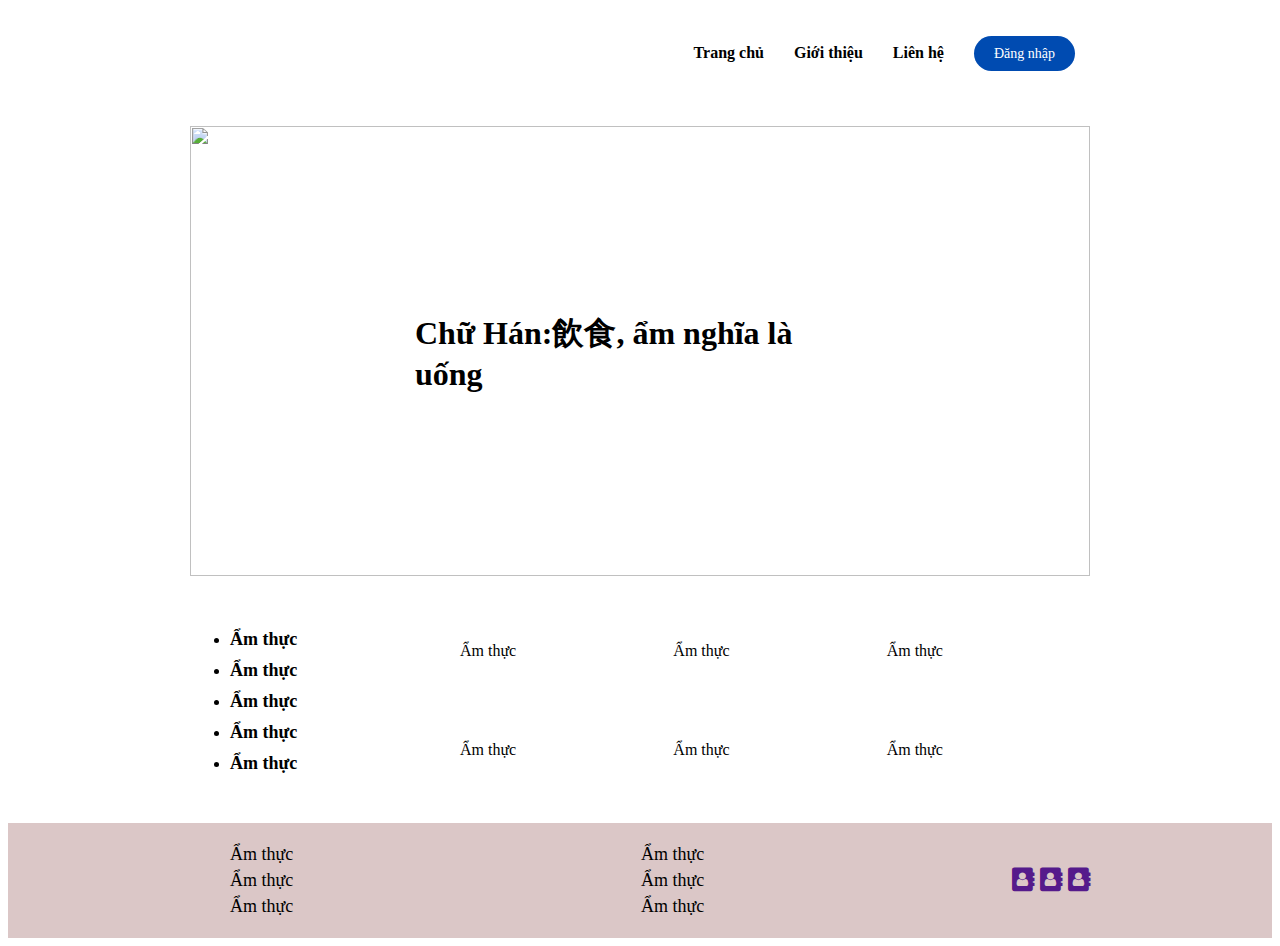
==== food/index.html @ 24c6db1e "add food" ====
<!DOCTYPE html>
<html lang="en">
<head>
    <meta charset="UTF-8">
    <meta http-equiv="X-UA-Compatible" content="IE=edge">
    <meta name="viewport" content="width=device-width, initial-scale=1.0">
    <title>Document</title>
    <link rel="stylesheet" href="./style/style.css">
    <link rel="stylesheet" href="https://cdnjs.cloudflare.com/ajax/libs/font-awesome/4.7.0/css/font-awesome.min.css">
</head>
<body>
    <header>
        <nav class="container">
            <div class="logo">
                <img src="/image/good-food.png" alt="">
            </div>
            <ul class="list-menu">
                <li>
                    <a href="./index.html">Trang chủ</a>
                </li>
                <li>
                    <a href="./introduce.html">Giới thiệu</a>
                </li>
                <li>
                    <a href="./contact.html">Liên hệ</a>
                </li>
                <li >
                    <a class="btn-login" href="">Đăng nhập</a>
                </li>
            </ul>
        </nav>
    </header>

    <section class="banner container">
        <img src="/image/H366.jpeg" alt="">
        <div class="banner-list">
            <h1> Chữ Hán:飲食, ẩm nghĩa là uống </h1>
        </div>
    </section>

    <section class="langding-page container">
        <div class="langding-page-left">
            <ul>
                <li>
                    <a href="">Ẩm thực</a>
                </li>
                <li>
                    <a href="">Ẩm thực</a>
                </li>
                <li>
                    <a href="">Ẩm thực</a>
                </li>
                <li>
                    <a href="">Ẩm thực</a>
                </li>
                <li>
                    <a href="">Ẩm thực</a>
                </li>
            </ul>
        </div>
        <div  class="langding-page-right">
            <div>
                <img src="/image/food.jpeg" alt="">
                <p>Ẩm thực</p>
            </div>
            <div>
                <img src="/image/food.jpeg" alt="">
                <p>Ẩm thực</p>
            </div>
            <div>
                <img src="/image/food.jpeg" alt="">
                <p>Ẩm thực</p>
            </div>
            <div>
                <img src="/image/food.jpeg" alt="">
                <p>Ẩm thực</p>
            </div>
            <div>
                <img src="/image/food.jpeg" alt="">
                <p>Ẩm thực</p>
            </div>
            <div>
                <img src="/image/food.jpeg" alt="">
                <p>Ẩm thực</p>
            </div>
        </div>
    </section>

    <footer>
        <div class="footer-list container">
            <ul>
                <li>
                    <a href="">Ẩm thực</a>
                </li>
                <li>
                    <a href="">Ẩm thực</a>
                </li>
                <li>
                    <a href="">Ẩm thực</a>
                </li>
            </ul>
            <ul>
                <li>
                    <a href="">Ẩm thực</a>
                </li>
                <li>
                    <a href="">Ẩm thực</a>
                </li>
                <li>
                    <a href="">Ẩm thực</a>
                </li>
            </ul>
            <div>
                <a href=""><i class="fa fa-address-book"></i></a>
                <a href=""><i class="fa fa-address-book"></i></a>
                <a href=""><i class="fa fa-address-book"></i></a>
            </div>
        </div>
    </footer>
    

</body>
</html>
---- food/style/style.css ----
.container {
    max-width: 900px;
    margin: 0 auto;
}

header > nav {
    display: flex;
    justify-content: space-between;
    align-items: center;
}

header > nav > .logo > img {
    max-width: 150px;
}

header > nav > .list-menu {
    display: flex;
}

header > nav > .list-menu li {
    margin: 0 15px;
    padding: 20px 0;
    list-style: none;
    position: relative;
}

header > nav > .list-menu li:hover:after {
    position: absolute;
    content: "";
    width: 100%;
    height: 3px;
    background-color: red;
    left: 0;
    bottom: 0;
}

header > nav > .list-menu li a {
    color: #000;
    text-decoration: none;
    font-weight: bold;
}

header > nav > .list-menu li > .btn-login {
    color: #fff;
    font-size: 14px;
    padding: 10px 20px;
    background-color: #004BB1;
    font-weight: normal;
    border-radius: 20px;
}

.banner {
    margin-top: 28px;
    position: relative;
}

.banner-list {
    position: absolute;
    top: 50%;
    left: 50%;
    transform: translate(-50%,-50%);
}

.banner > img {
    width: 100%;
    height: 50vh;
}

.langding-page {
    margin-top: 28px;
    display: grid;
    grid-template-columns: 30% 70%;
}

.langding-page-left ul li {
    line-height: 30px;
}

.langding-page-left ul li a {
    color: #000;
    text-decoration: none;
    font-size: 18px;
    font-weight: bold;
}

.langding-page-right {
    display: grid;
    grid-template-columns: 1fr 1fr 1fr;
    grid-gap: 10px;
}

.langding-page-right div img {
    width: 100%;
}

footer {
    background-color: rgb(219, 199, 199);
    margin-top: 28px;
}

.footer-list {
    display: flex;
    justify-content: space-between;
    align-items: center;
}

.footer-list > ul > li {
    list-style: none;
    margin: 5px 0;
}

.footer-list > ul > li > a {
    text-decoration: none;
    font-size: 18px;
    color: #000;
}

.footer-list > div {
    font-size: 24px;
}

.langding-page-contact p {
    font-style: italic;
    font-weight: bold;
    opacity: 0.5;
    font: 24px;
}

.langding-page-contact div {
    font-style: italic;
    font-weight: bold;
    font: 24px;
}

.langding-page-introduce p {
    font-style: italic;
    font-weight: bold;
    opacity: 0.5;
    font: 24px;
}

.langding-page-introduce > form > div > input , textarea {
    width: 100%;
    margin: 15px 0;
}

.langding-page-introduce > form > div > input {
    height: 30px;
}
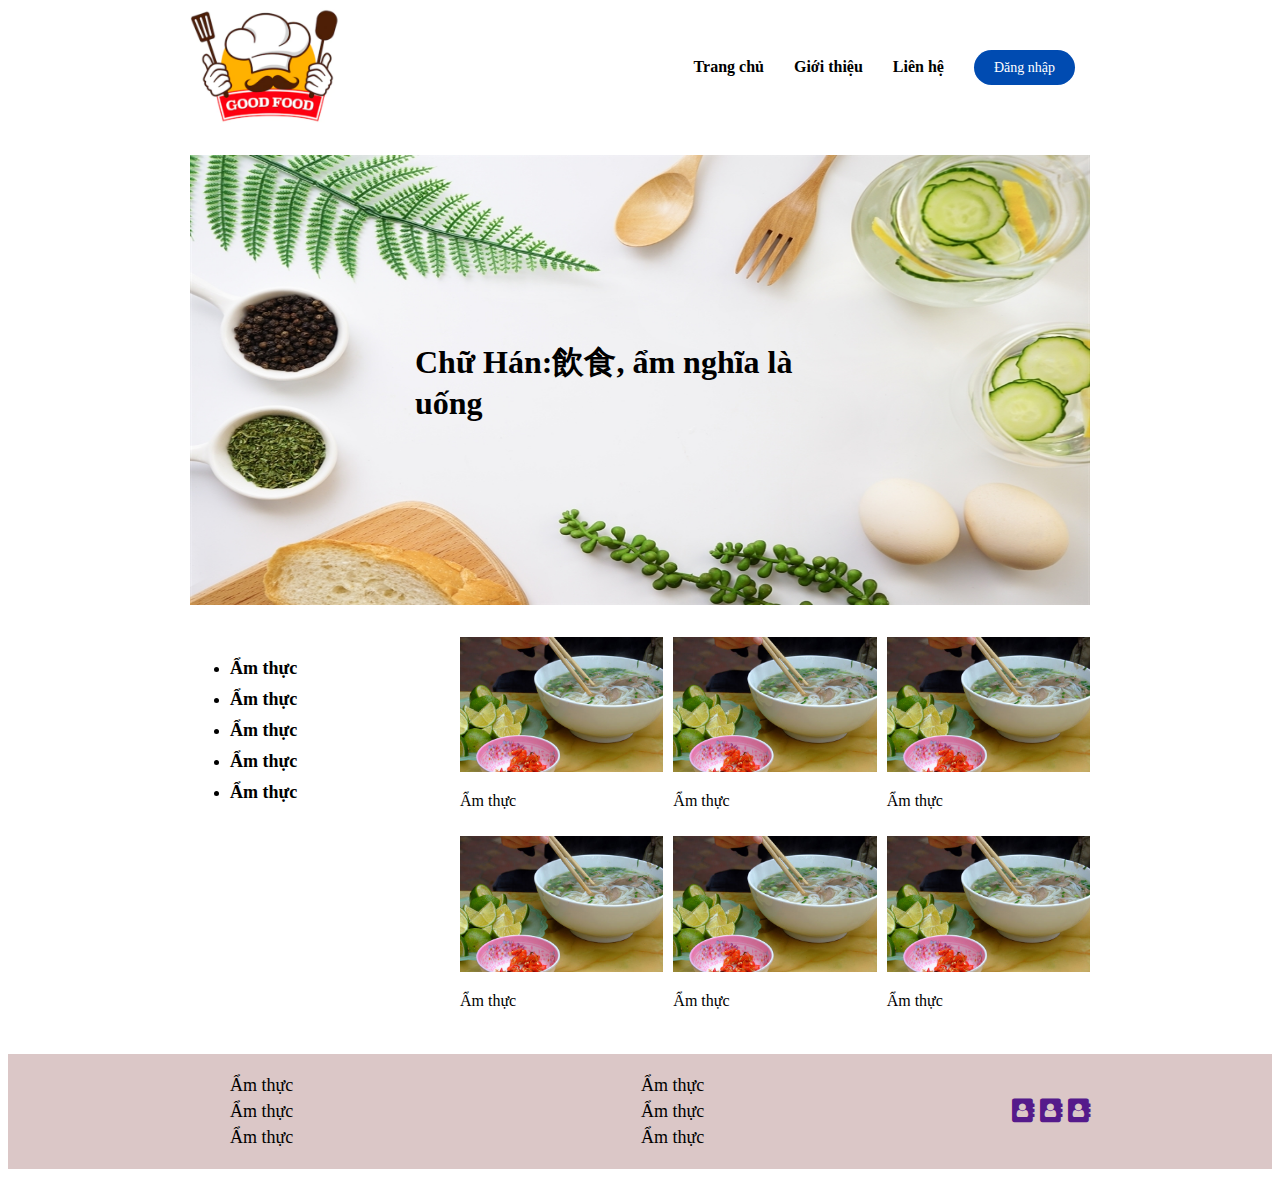
==== commit bc3c159c: "add" ====
--- a/food/index.html
+++ b/food/index.html
@@ -12,7 +12,7 @@
     <header>
         <nav class="container">
             <div class="logo">
-                <img src="/image/good-food.png" alt="">
+                <img src="image/good-food.png" alt="">
             </div>
             <ul class="list-menu">
                 <li>
@@ -32,7 +32,7 @@
     </header>
 
     <section class="banner container">
-        <img src="/image/H366.jpeg" alt="">
+        <img src="image/H366.jpeg" alt="">
         <div class="banner-list">
             <h1> Chữ Hán:飲食, ẩm nghĩa là uống </h1>
         </div>
@@ -60,27 +60,27 @@
         </div>
         <div  class="langding-page-right">
             <div>
-                <img src="/image/food.jpeg" alt="">
+                <img src="image/food.jpeg" alt="">
                 <p>Ẩm thực</p>
             </div>
             <div>
-                <img src="/image/food.jpeg" alt="">
+                <img src="image/food.jpeg" alt="">
                 <p>Ẩm thực</p>
             </div>
             <div>
-                <img src="/image/food.jpeg" alt="">
+                <img src="image/food.jpeg" alt="">
                 <p>Ẩm thực</p>
             </div>
             <div>
-                <img src="/image/food.jpeg" alt="">
+                <img src="image/food.jpeg" alt="">
                 <p>Ẩm thực</p>
             </div>
             <div>
-                <img src="/image/food.jpeg" alt="">
+                <img src="image/food.jpeg" alt="">
                 <p>Ẩm thực</p>
             </div>
             <div>
-                <img src="/image/food.jpeg" alt="">
+                <img src="image/food.jpeg" alt="">
                 <p>Ẩm thực</p>
             </div>
         </div>
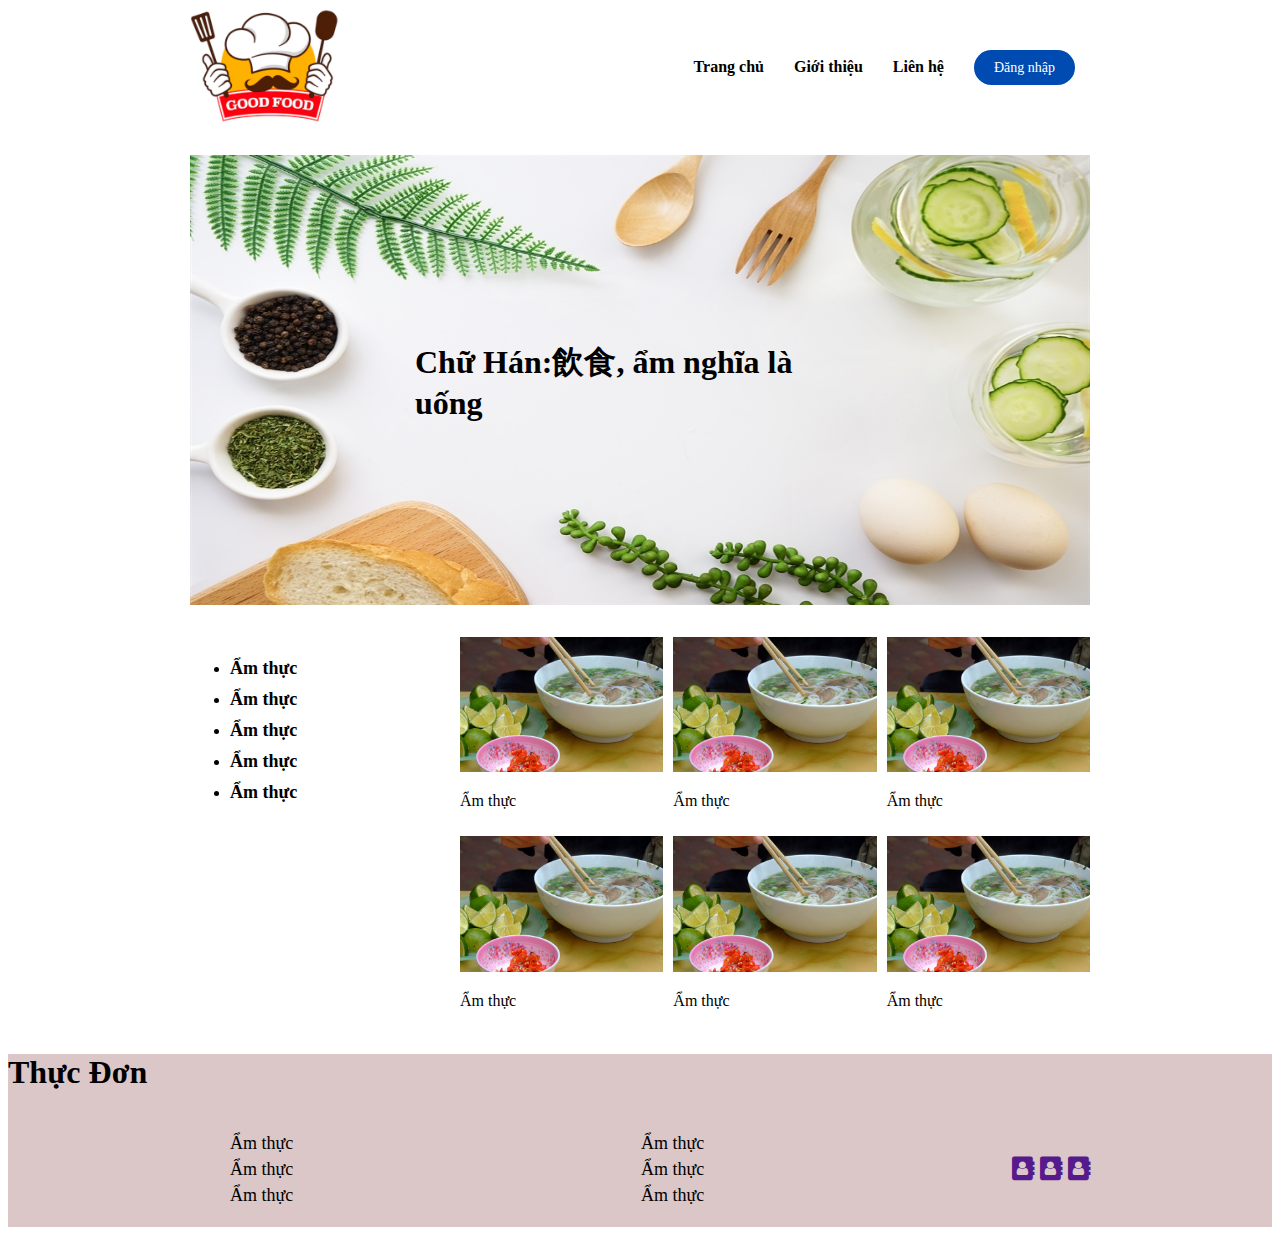
==== commit 0c41f39b: "fix" ====
--- a/food/index.html
+++ b/food/index.html
@@ -19,10 +19,10 @@
                     <a href="./index.html">Trang chủ</a>
                 </li>
                 <li>
-                    <a href="./introduce.html">Giới thiệu</a>
+                    <a href="./contact.html">Giới thiệu</a>
                 </li>
                 <li>
-                    <a href="./contact.html">Liên hệ</a>
+                    <a href="./introduce.html">Liên hệ</a>
                 </li>
                 <li >
                     <a class="btn-login" href="">Đăng nhập</a>
@@ -87,6 +87,7 @@
     </section>
 
     <footer>
+        <h1>Thực Đơn</h1>
         <div class="footer-list container">
             <ul>
                 <li>
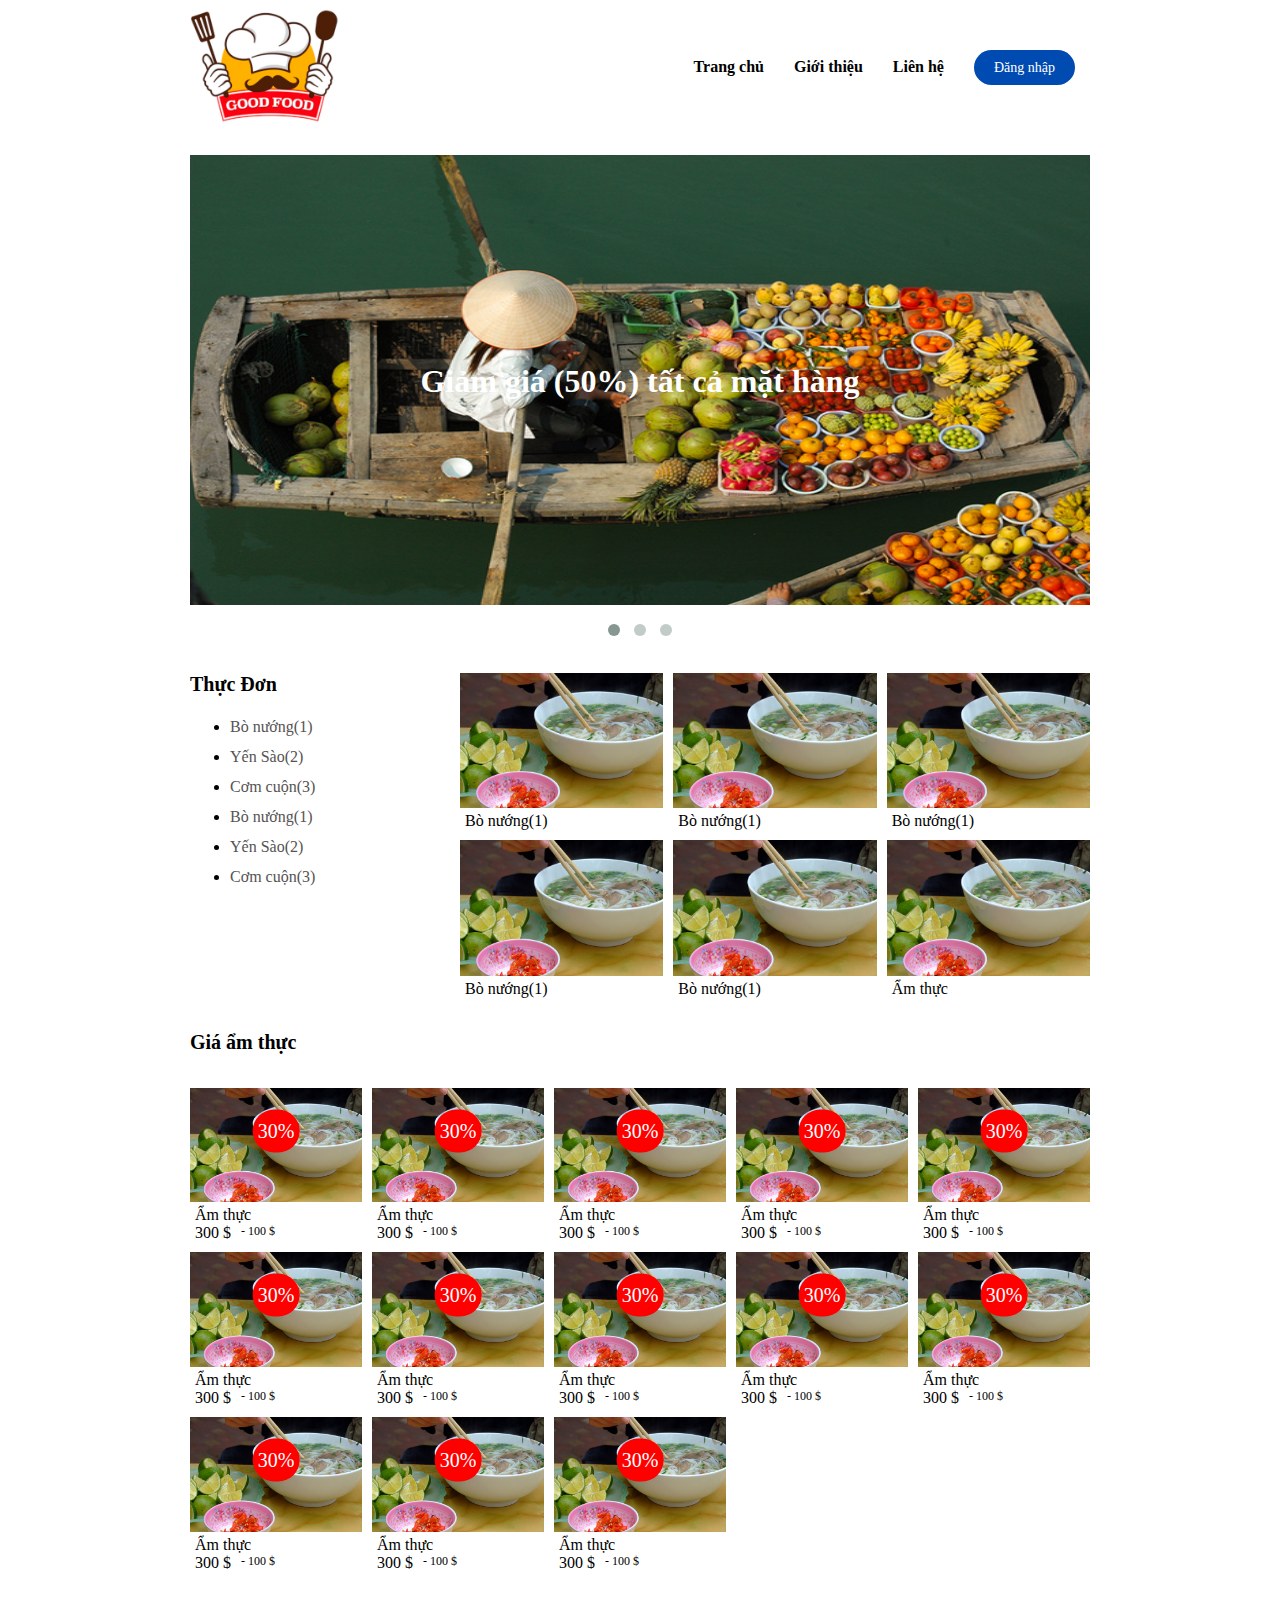
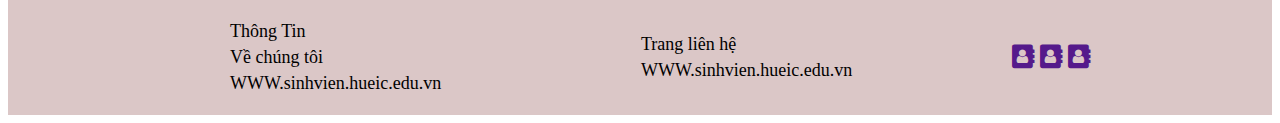
==== commit b3a2ab03: "add" ====
--- a/food/index.html
+++ b/food/index.html
@@ -6,7 +6,13 @@
     <meta name="viewport" content="width=device-width, initial-scale=1.0">
     <title>Document</title>
     <link rel="stylesheet" href="./style/style.css">
+    <link rel="stylesheet" href="./style/owl.carousel.css">
+    <link rel="stylesheet" href="./style/owl.theme.css">
     <link rel="stylesheet" href="https://cdnjs.cloudflare.com/ajax/libs/font-awesome/4.7.0/css/font-awesome.min.css">
+    <script src="https://ajax.googleapis.com/ajax/libs/jquery/3.6.0/jquery.min.js"></script>
+    <script src="./js/owl.carousel.js"></script>
+    <script src="./js/owl.carousel.min.js"></script>
+    <script src="./js/pluss.js"></script>
 </head>
 <body>
     <header>
@@ -32,52 +38,72 @@
     </header>
 
     <section class="banner container">
-        <img src="image/H366.jpeg" alt="">
-        <div class="banner-list">
-            <h1> Chữ Hán:飲食, ẩm nghĩa là uống </h1>
+        <div class="owl-carousel owl-theme">
+            <div class="item">
+                <img class="img-banner" src="image/1.jpeg" alt="">
+                <div class="banner-list">
+                    <h1> Giảm giá (50%) tất cả mặt hàng</h1>
+                </div>
+            </div>
+            <div class="item">
+                <img class="img-banner" src="image/2.webp" alt="">
+                <div class="banner-list">
+                    <h1> Giảm giá (50%) tất cả mặt hàng</h1>
+                </div>
+            </div>
+            <div class="item">
+                <img class="img-banner" src="image/3.jpeg" alt="">
+                <div class="banner-list">
+                    <h1> Giảm giá (50%) tất cả mặt hàng</h1>
+                </div>
+            </div>
         </div>
     </section>
 
     <section class="langding-page container">
         <div class="langding-page-left">
+            <div class="langding-page-subtitle">Thực Đơn</div>
             <ul>
                 <li>
-                    <a href="">Ẩm thực</a>
-                </li>
-                <li>
-                    <a href="">Ẩm thực</a>
-                </li>
-                <li>
-                    <a href="">Ẩm thực</a>
-                </li>
-                <li>
-                    <a href="">Ẩm thực</a>
-                </li>
-                <li>
-                    <a href="">Ẩm thực</a>
+                    <a href="">Bò nướng(1)</a>
+                </li>
+                <li>
+                    <a href="">Yến Sào(2)</a>
+                </li>
+                <li>
+                    <a href="">Cơm cuộn(3)</a>
+                </li>
+                <li>
+                    <a href="">Bò nướng(1)</a>
+                </li>
+                <li>
+                    <a href="">Yến Sào(2)</a>
+                </li>
+                <li>
+                    <a href="">Cơm cuộn(3)</a>
                 </li>
             </ul>
         </div>
         <div  class="langding-page-right">
             <div>
                 <img src="image/food.jpeg" alt="">
-                <p>Ẩm thực</p>
-            </div>
-            <div>
-                <img src="image/food.jpeg" alt="">
-                <p>Ẩm thực</p>
-            </div>
-            <div>
-                <img src="image/food.jpeg" alt="">
-                <p>Ẩm thực</p>
-            </div>
-            <div>
-                <img src="image/food.jpeg" alt="">
-                <p>Ẩm thực</p>
-            </div>
-            <div>
-                <img src="image/food.jpeg" alt="">
-                <p>Ẩm thực</p>
+                <p>Bò nướng(1)</p>
+            </div>
+            <div>
+                <img src="image/food.jpeg" alt="">
+                <p>Bò nướng(1)</p>
+            </div>
+            <div>
+                <img src="image/food.jpeg" alt="">
+                <p>Bò nướng(1)</p>
+            </div>
+            <div>
+                <img src="image/food.jpeg" alt="">
+                <p>Bò nướng(1)</p>
+            </div>
+            <div>
+                <img src="image/food.jpeg" alt="">
+                <p>Bò nướng(1)</p>
             </div>
             <div>
                 <img src="image/food.jpeg" alt="">
@@ -86,29 +112,174 @@
         </div>
     </section>
 
+    <section class="container">
+        <h5 class="langding-page-subtitle">Giá ẩm thực</h5>
+        <div class="langding-page-bot">
+            <div class="list-lang">
+                <img  src="image/food.jpeg" alt="">
+                <p>Ẩm thực</p>
+                <div class="lang-list-money">
+                    <p>300 $</p>
+                    <span>- 100 $</span>
+                </div>
+                <div class="list-lang-lost">
+                    30%
+                </div>
+            </div>
+            <div class="list-lang">
+                <img  src="image/food.jpeg" alt="">
+                <p>Ẩm thực</p>
+                <div class="lang-list-money">
+                    <p>300 $</p>
+                    <span>- 100 $</span>
+                </div>
+                <div class="list-lang-lost">
+                    30%
+                </div>
+            </div>
+            <div class="list-lang">
+                <img  src="image/food.jpeg" alt="">
+                <p>Ẩm thực</p>
+                <div class="lang-list-money">
+                    <p>300 $</p>
+                    <span>- 100 $</span>
+                </div>
+                <div class="list-lang-lost">
+                    30%
+                </div>
+            </div>
+            <div class="list-lang">
+                <img  src="image/food.jpeg" alt="">
+                <p>Ẩm thực</p>
+                <div class="lang-list-money">
+                    <p>300 $</p>
+                    <span>- 100 $</span>
+                </div>
+                <div class="list-lang-lost">
+                    30%
+                </div>
+            </div>
+            <div class="list-lang">
+                <img  src="image/food.jpeg" alt="">
+                <p>Ẩm thực</p>
+                <div class="lang-list-money">
+                    <p>300 $</p>
+                    <span>- 100 $</span>
+                </div>
+                <div class="list-lang-lost">
+                    30%
+                </div>
+            </div>
+            <div class="list-lang">
+                <img  src="image/food.jpeg" alt="">
+                <p>Ẩm thực</p>
+                <div class="lang-list-money">
+                    <p>300 $</p>
+                    <span>- 100 $</span>
+                </div>
+                <div class="list-lang-lost">
+                    30%
+                </div>
+            </div>
+            <div class="list-lang">
+                <img  src="image/food.jpeg" alt="">
+                <p>Ẩm thực</p>
+                <div class="lang-list-money">
+                    <p>300 $</p>
+                    <span>- 100 $</span>
+                </div>
+                <div class="list-lang-lost">
+                    30%
+                </div>
+            </div>
+            <div class="list-lang">
+                <img  src="image/food.jpeg" alt="">
+                <p>Ẩm thực</p>
+                <div class="lang-list-money">
+                    <p>300 $</p>
+                    <span>- 100 $</span>
+                </div>
+                <div class="list-lang-lost">
+                    30%
+                </div>
+            </div>
+            <div class="list-lang">
+                <img  src="image/food.jpeg" alt="">
+                <p>Ẩm thực</p>
+                <div class="lang-list-money">
+                    <p>300 $</p>
+                    <span>- 100 $</span>
+                </div>
+                <div class="list-lang-lost">
+                    30%
+                </div>
+            </div>
+            <div class="list-lang">
+                <img  src="image/food.jpeg" alt="">
+                <p>Ẩm thực</p>
+                <div class="lang-list-money">
+                    <p>300 $</p>
+                    <span>- 100 $</span>
+                </div>
+                <div class="list-lang-lost">
+                    30%
+                </div>
+            </div>
+            <div class="list-lang">
+                <img  src="image/food.jpeg" alt="">
+                <p>Ẩm thực</p>
+                <div class="lang-list-money">
+                    <p>300 $</p>
+                    <span>- 100 $</span>
+                </div>
+                <div class="list-lang-lost">
+                    30%
+                </div>
+            </div>
+            <div class="list-lang">
+                <img  src="image/food.jpeg" alt="">
+                <p>Ẩm thực</p>
+                <div class="lang-list-money">
+                    <p>300 $</p>
+                    <span>- 100 $</span>
+                </div>
+                <div class="list-lang-lost">
+                    30%
+                </div>
+            </div>
+            <div class="list-lang">
+                <img  src="image/food.jpeg" alt="">
+                <p>Ẩm thực</p>
+                <div class="lang-list-money">
+                    <p>300 $</p>
+                    <span>- 100 $</span>
+                </div>
+                <div class="list-lang-lost">
+                    30%
+                </div>
+            </div>
+        </div>
+    </section>
+       
     <footer>
-        <h1>Thực Đơn</h1>
         <div class="footer-list container">
             <ul>
                 <li>
-                    <a href="">Ẩm thực</a>
-                </li>
-                <li>
-                    <a href="">Ẩm thực</a>
-                </li>
-                <li>
-                    <a href="">Ẩm thực</a>
+                    <a href="">Thông Tin</a>
+                </li>
+                <li>
+                    <a href="">Về chúng tôi</a>
+                </li>
+                <li>
+                    <a href="">WWW.sinhvien.hueic.edu.vn</a>
                 </li>
             </ul>
             <ul>
                 <li>
-                    <a href="">Ẩm thực</a>
-                </li>
-                <li>
-                    <a href="">Ẩm thực</a>
-                </li>
-                <li>
-                    <a href="">Ẩm thực</a>
+                    <a href="">Trang liên hệ</a>
+                </li>
+                <li>
+                    <a href="">WWW.sinhvien.hueic.edu.vn</a>
                 </li>
             </ul>
             <div>
@@ -118,7 +289,5 @@
             </div>
         </div>
     </footer>
-    
-
 </body>
 </html>--- a/food/style/style.css
+++ b/food/style/style.css
@@ -61,6 +61,10 @@
     transform: translate(-50%,-50%);
 }
 
+.banner-list h1 {
+    color: #fff;
+}
+
 .banner > img {
     width: 100%;
     height: 50vh;
@@ -70,6 +74,7 @@
     margin-top: 28px;
     display: grid;
     grid-template-columns: 30% 70%;
+    align-items: flex-start;
 }
 
 .langding-page-left ul li {
@@ -77,10 +82,10 @@
 }
 
 .langding-page-left ul li a {
-    color: #000;
+    color: rgb(85, 83, 83);
     text-decoration: none;
-    font-size: 18px;
-    font-weight: bold;
+    font-size: 16px;
+    font-weight: normal;
 }
 
 .langding-page-right {
@@ -146,4 +151,63 @@
 
 .langding-page-introduce > form > div > input {
     height: 30px;
+}
+
+.langding-page-subtitle {
+    font-weight: bold;
+    font-size: 20px;
+}
+
+.img-banner {
+    height: 50vh;
+    width: 100%;
+}
+
+input {
+    width: 100%;
+    height: 30px;
+}
+
+.form-introduce {
+    display: grid;
+    grid-template-columns: auto auto;
+    grid-gap: 50px;
+}
+
+.langding-page-bot {
+    display: grid;
+    grid-template-columns: 1fr 1fr 1fr 1fr 1fr;
+    grid-gap: 10px;
+}
+
+img {
+    width: 100%;
+}
+
+.list-lang {
+    position: relative;
+}
+
+.list-lang-lost {
+    position: absolute;
+    top: 0;
+    left: 50%;
+    transform: translate(-50%,50%);
+    color: #fff;
+    font-size: 20px;
+    background-color: red;
+    border-radius: 50px;
+    padding: 10px 5px;
+}
+
+.lang-list-money {
+    display: flex;
+}
+
+.lang-list-money span , p {
+    margin: 0 5px;
+}
+
+.lang-list-money span  {
+    font-size: 12px;
 }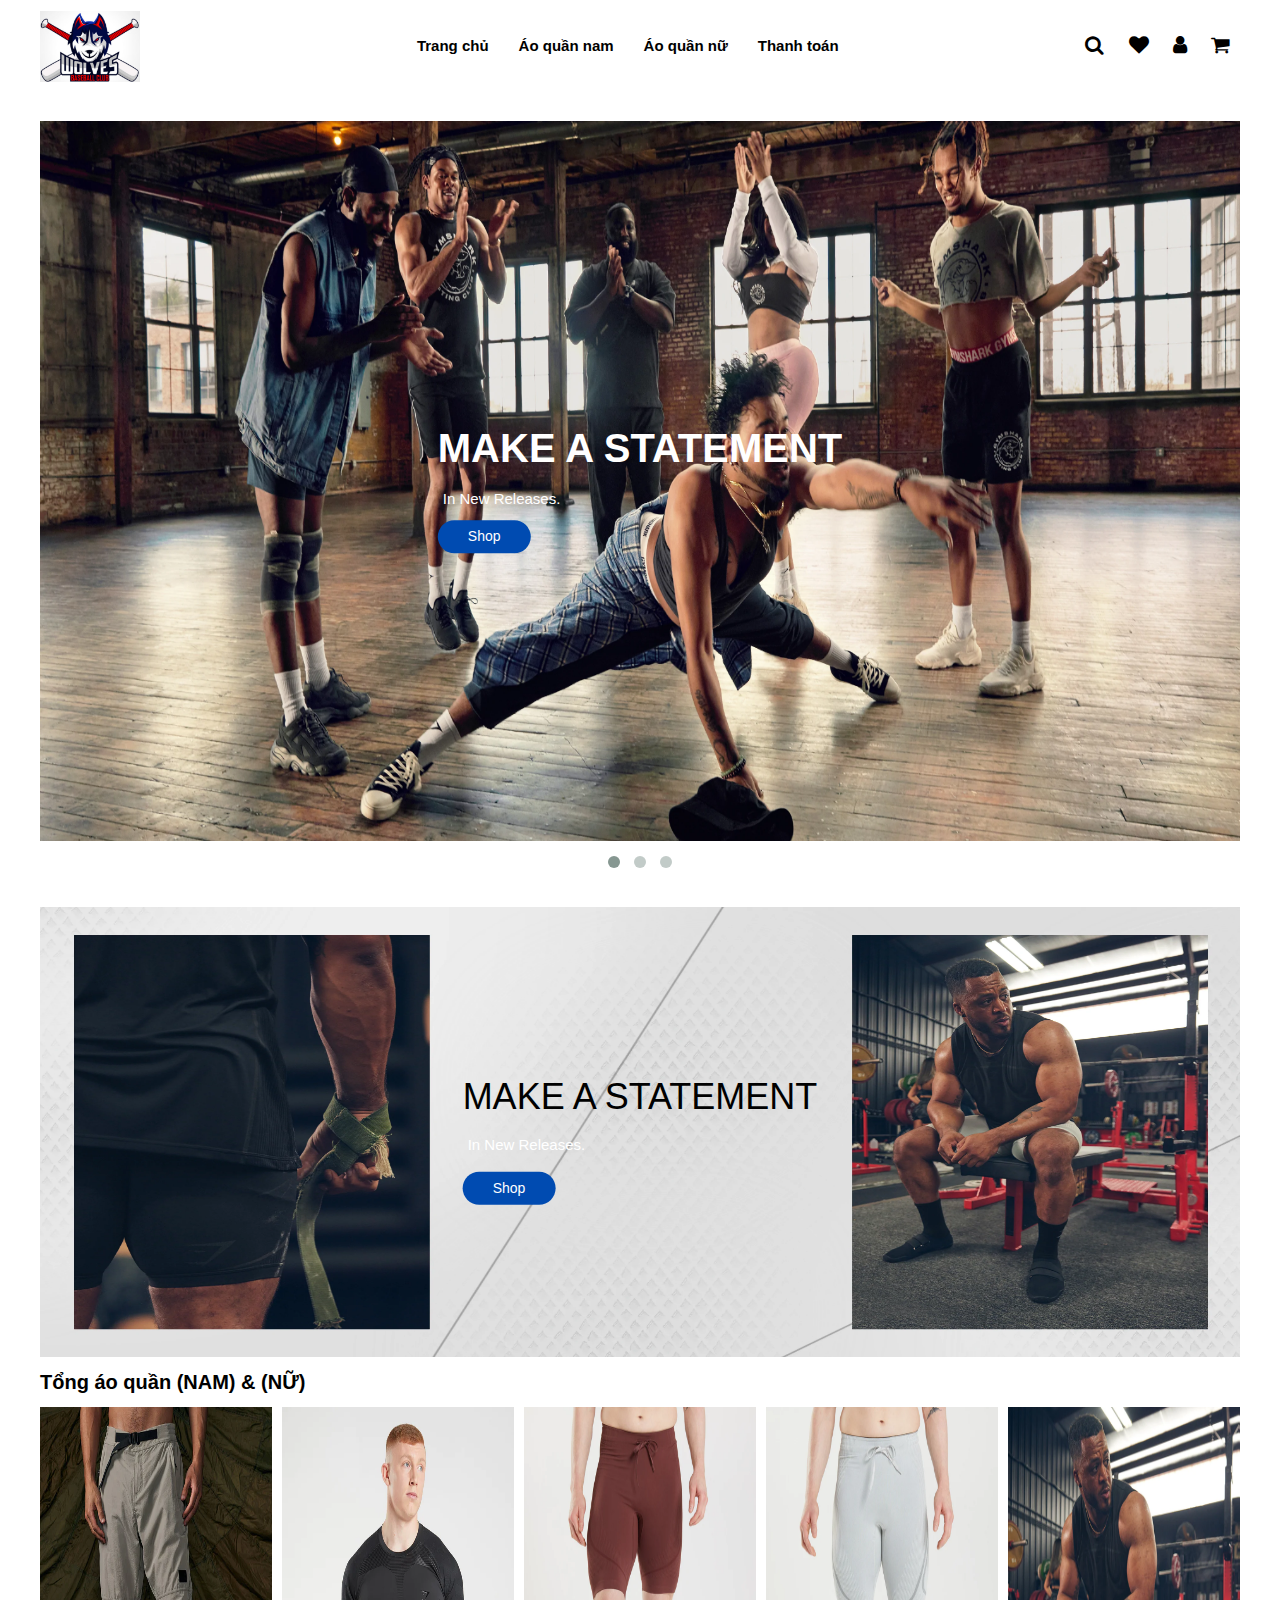
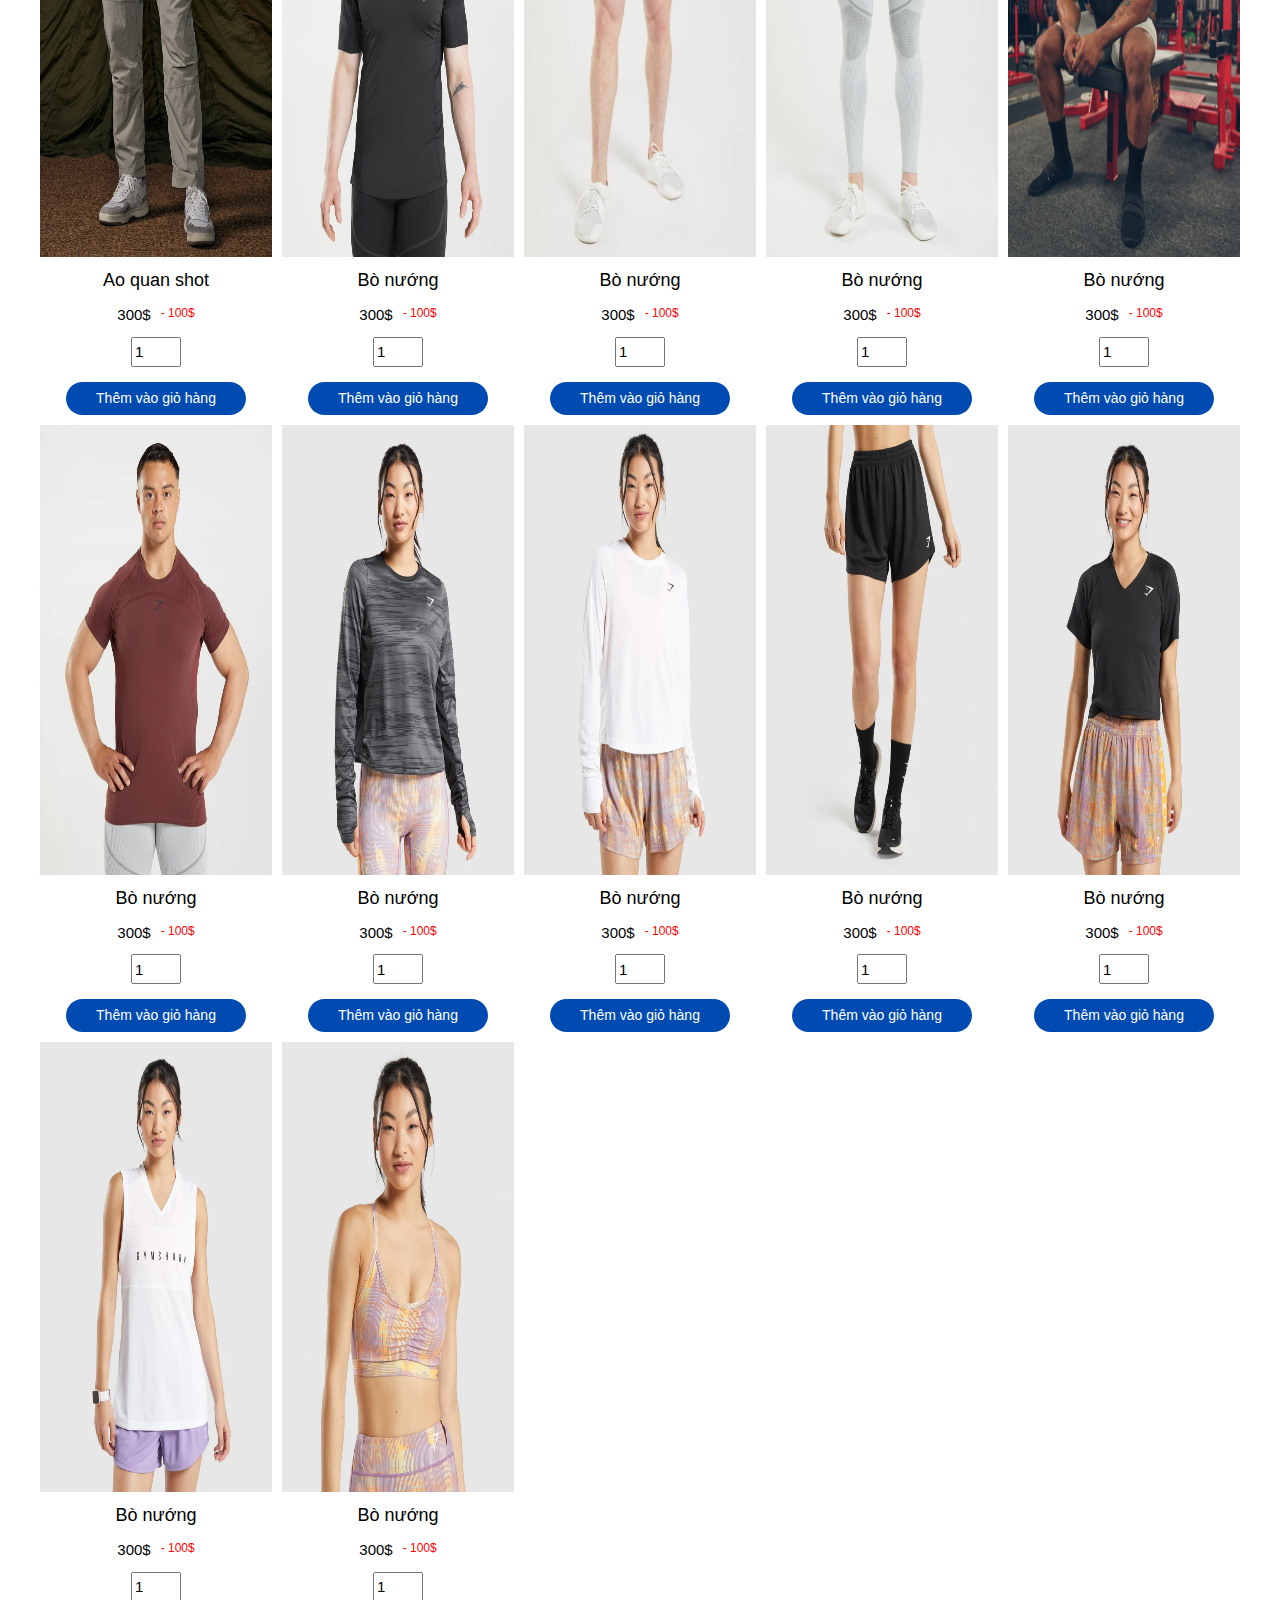
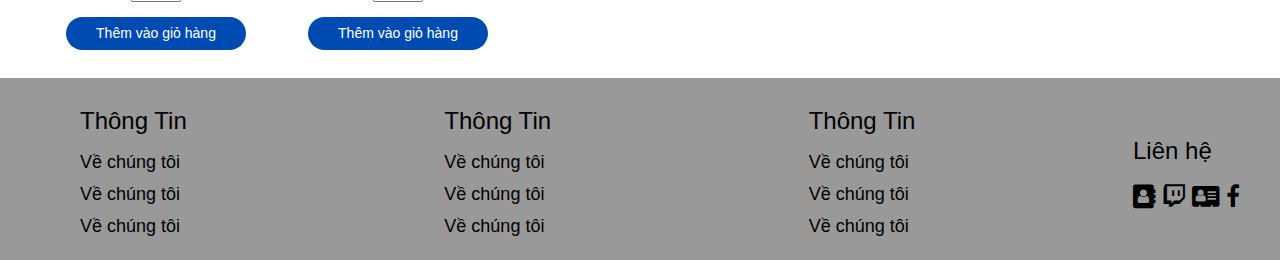
==== commit 2fa6c76c: "add" ====
--- a/food/index.html
+++ b/food/index.html
@@ -10,6 +10,7 @@
     <link rel="stylesheet" href="./style/owl.theme.css">
     <link rel="stylesheet" href="https://cdnjs.cloudflare.com/ajax/libs/font-awesome/4.7.0/css/font-awesome.min.css">
     <script src="https://ajax.googleapis.com/ajax/libs/jquery/3.6.0/jquery.min.js"></script>
+    <link rel="stylesheet" href="https://www.w3schools.com/w3css/4/w3.css">
     <script src="./js/owl.carousel.js"></script>
     <script src="./js/owl.carousel.min.js"></script>
     <script src="./js/pluss.js"></script>
@@ -18,245 +19,202 @@
     <header>
         <nav class="container">
             <div class="logo">
-                <img src="image/good-food.png" alt="">
+                <img src="image/logo.png" alt="">
             </div>
             <ul class="list-menu">
                 <li>
                     <a href="./index.html">Trang chủ</a>
                 </li>
                 <li>
-                    <a href="./contact.html">Giới thiệu</a>
-                </li>
-                <li>
-                    <a href="./introduce.html">Liên hệ</a>
-                </li>
-                <li >
-                    <a class="btn-login" href="">Đăng nhập</a>
-                </li>
-            </ul>
+                    <a href="./ment.html">Áo quần nam</a>
+                </li>
+                <li>
+                    <a href="./woment.html">Áo quần nữ</a>
+                </li>
+                <li>
+                    <a href="./cart.html">Thanh toán</a>
+                </li>
+            </ul>
+            <div class="list-icon">
+                <i class="fa fa-search"></i>
+                <i class="fa fa-heart"></i>
+                <i class="fa fa-user"></i>
+                <i class="fa fa-shopping-cart"></i>
+            </div>
         </nav>
     </header>
 
     <section class="banner container">
         <div class="owl-carousel owl-theme">
             <div class="item">
-                <img class="img-banner" src="image/1.jpeg" alt="">
+                <img class="img-banner" src="image/baner1.webp" alt="">
                 <div class="banner-list">
-                    <h1> Giảm giá (50%) tất cả mặt hàng</h1>
+                    <h1>MAKE A STATEMENT</h1>
+                    <p>In New Releases.</p>
+                    <button class="btn-login">Shop</button>
                 </div>
             </div>
             <div class="item">
-                <img class="img-banner" src="image/2.webp" alt="">
+                <img class="img-banner" src="image/baner2.webp" alt="">
                 <div class="banner-list">
-                    <h1> Giảm giá (50%) tất cả mặt hàng</h1>
+                    <h1> MAKE A STATEMENT</h1>
+                    <p>In New Releases.</p>
+                    <button class="btn-login">Shop</button>
                 </div>
             </div>
             <div class="item">
-                <img class="img-banner" src="image/3.jpeg" alt="">
+                <img class="img-banner" src="image/banner1.jpeg" alt="">
                 <div class="banner-list">
-                    <h1> Giảm giá (50%) tất cả mặt hàng</h1>
+                    <h1> MAKE A STATEMENT</h1>
+                    <p>In New Releases.</p>
+                    <button class="btn-login">Shop</button>
                 </div>
             </div>
         </div>
     </section>
 
-    <section class="langding-page container">
-        <div class="langding-page-left">
-            <div class="langding-page-subtitle">Thực Đơn</div>
-            <ul>
-                <li>
-                    <a href="">Bò nướng(1)</a>
-                </li>
-                <li>
-                    <a href="">Yến Sào(2)</a>
-                </li>
-                <li>
-                    <a href="">Cơm cuộn(3)</a>
-                </li>
-                <li>
-                    <a href="">Bò nướng(1)</a>
-                </li>
-                <li>
-                    <a href="">Yến Sào(2)</a>
-                </li>
-                <li>
-                    <a href="">Cơm cuộn(3)</a>
-                </li>
-            </ul>
-        </div>
-        <div  class="langding-page-right">
-            <div>
-                <img src="image/food.jpeg" alt="">
-                <p>Bò nướng(1)</p>
-            </div>
-            <div>
-                <img src="image/food.jpeg" alt="">
-                <p>Bò nướng(1)</p>
-            </div>
-            <div>
-                <img src="image/food.jpeg" alt="">
-                <p>Bò nướng(1)</p>
-            </div>
-            <div>
-                <img src="image/food.jpeg" alt="">
-                <p>Bò nướng(1)</p>
-            </div>
-            <div>
-                <img src="image/food.jpeg" alt="">
-                <p>Bò nướng(1)</p>
-            </div>
-            <div>
-                <img src="image/food.jpeg" alt="">
-                <p>Ẩm thực</p>
-            </div>
+    <section class="banner container">
+        <img src="image/home.webp" alt="">
+        <div class="banner-list banner-ssd">
+            <h1>MAKE A STATEMENT</h1>
+            <p>In New Releases.</p>
+            <button style="margin-top: 15px;" class="btn-login">Shop</button>
         </div>
     </section>
 
     <section class="container">
-        <h5 class="langding-page-subtitle">Giá ẩm thực</h5>
+        <h5 class="langding-page-subtitle">Tổng áo quần (NAM) & (NỮ)</h5>
         <div class="langding-page-bot">
             <div class="list-lang">
-                <img  src="image/food.jpeg" alt="">
-                <p>Ẩm thực</p>
-                <div class="lang-list-money">
-                    <p>300 $</p>
-                    <span>- 100 $</span>
-                </div>
-                <div class="list-lang-lost">
-                    30%
-                </div>
-            </div>
-            <div class="list-lang">
-                <img  src="image/food.jpeg" alt="">
-                <p>Ẩm thực</p>
-                <div class="lang-list-money">
-                    <p>300 $</p>
-                    <span>- 100 $</span>
-                </div>
-                <div class="list-lang-lost">
-                    30%
-                </div>
-            </div>
-            <div class="list-lang">
-                <img  src="image/food.jpeg" alt="">
-                <p>Ẩm thực</p>
-                <div class="lang-list-money">
-                    <p>300 $</p>
-                    <span>- 100 $</span>
-                </div>
-                <div class="list-lang-lost">
-                    30%
-                </div>
-            </div>
-            <div class="list-lang">
-                <img  src="image/food.jpeg" alt="">
-                <p>Ẩm thực</p>
-                <div class="lang-list-money">
-                    <p>300 $</p>
-                    <span>- 100 $</span>
-                </div>
-                <div class="list-lang-lost">
-                    30%
-                </div>
-            </div>
-            <div class="list-lang">
-                <img  src="image/food.jpeg" alt="">
-                <p>Ẩm thực</p>
-                <div class="lang-list-money">
-                    <p>300 $</p>
-                    <span>- 100 $</span>
-                </div>
-                <div class="list-lang-lost">
-                    30%
-                </div>
-            </div>
-            <div class="list-lang">
-                <img  src="image/food.jpeg" alt="">
-                <p>Ẩm thực</p>
-                <div class="lang-list-money">
-                    <p>300 $</p>
-                    <span>- 100 $</span>
-                </div>
-                <div class="list-lang-lost">
-                    30%
-                </div>
-            </div>
-            <div class="list-lang">
-                <img  src="image/food.jpeg" alt="">
-                <p>Ẩm thực</p>
-                <div class="lang-list-money">
-                    <p>300 $</p>
-                    <span>- 100 $</span>
-                </div>
-                <div class="list-lang-lost">
-                    30%
-                </div>
-            </div>
-            <div class="list-lang">
-                <img  src="image/food.jpeg" alt="">
-                <p>Ẩm thực</p>
-                <div class="lang-list-money">
-                    <p>300 $</p>
-                    <span>- 100 $</span>
-                </div>
-                <div class="list-lang-lost">
-                    30%
-                </div>
-            </div>
-            <div class="list-lang">
-                <img  src="image/food.jpeg" alt="">
-                <p>Ẩm thực</p>
-                <div class="lang-list-money">
-                    <p>300 $</p>
-                    <span>- 100 $</span>
-                </div>
-                <div class="list-lang-lost">
-                    30%
-                </div>
-            </div>
-            <div class="list-lang">
-                <img  src="image/food.jpeg" alt="">
-                <p>Ẩm thực</p>
-                <div class="lang-list-money">
-                    <p>300 $</p>
-                    <span>- 100 $</span>
-                </div>
-                <div class="list-lang-lost">
-                    30%
-                </div>
-            </div>
-            <div class="list-lang">
-                <img  src="image/food.jpeg" alt="">
-                <p>Ẩm thực</p>
-                <div class="lang-list-money">
-                    <p>300 $</p>
-                    <span>- 100 $</span>
-                </div>
-                <div class="list-lang-lost">
-                    30%
-                </div>
-            </div>
-            <div class="list-lang">
-                <img  src="image/food.jpeg" alt="">
-                <p>Ẩm thực</p>
-                <div class="lang-list-money">
-                    <p>300 $</p>
-                    <span>- 100 $</span>
-                </div>
-                <div class="list-lang-lost">
-                    30%
-                </div>
-            </div>
-            <div class="list-lang">
-                <img  src="image/food.jpeg" alt="">
-                <p>Ẩm thực</p>
-                <div class="lang-list-money">
-                    <p>300 $</p>
-                    <span>- 100 $</span>
-                </div>
-                <div class="list-lang-lost">
-                    30%
-                </div>
+                <img  src="image/men7.webp" alt="">
+                <h5>Ao quan shot</h5>
+                <div class="lang-list-money">
+                    <p>300$</p>
+                    <span>- 100$</span>
+                </div>
+                <input  class="amount-buton"  type="text" value="1" name="" id="">
+                <button class="btn-login">Thêm vào giỏ hàng</button>
+            </div>
+            
+            <div class="list-lang">
+                <img  src="image/men8.webp" alt="">
+                <h5>Bò nướng</h5>
+                <div class="lang-list-money">
+                    <p>300$</p>
+                    <span>- 100$</span>
+                </div>
+                <input  class="amount-buton"  type="text" value="1" name="" id="">
+                <button class="btn-login">Thêm vào giỏ hàng</button>
+            </div>
+
+            <div class="list-lang">
+                <img  src="image/men1.webp" alt="">
+                <h5>Bò nướng</h5>
+                <div class="lang-list-money">
+                    <p>300$</p>
+                    <span>- 100$</span>
+                </div>
+                <input  class="amount-buton"  type="text" value="1" name="" id="">
+                <button class="btn-login">Thêm vào giỏ hàng</button>
+            </div>
+
+            <div class="list-lang">
+                <img  src="image/men2.webp" alt="">
+                <h5>Bò nướng</h5>
+                <div class="lang-list-money">
+                    <p>300$</p>
+                    <span>- 100$</span>
+                </div>
+                <input  class="amount-buton"  type="text" value="1" name="" id="">
+                <button class="btn-login">Thêm vào giỏ hàng</button>
+            </div>
+
+            <div class="list-lang">
+                <img  src="image/men3.webp" alt="">
+                <h5>Bò nướng</h5>
+                <div class="lang-list-money">
+                    <p>300$</p>
+                    <span>- 100$</span>
+                </div>
+                <input  class="amount-buton"  type="text" value="1" name="" id="">
+                <button class="btn-login">Thêm vào giỏ hàng</button>
+            </div>
+
+            <div class="list-lang">
+                <img  src="image/men5.webp" alt="">
+                <h5>Bò nướng</h5>
+                <div class="lang-list-money">
+                    <p>300$</p>
+                    <span>- 100$</span>
+                </div>
+                <input  class="amount-buton"  type="text" value="1" name="" id="">
+                <button class="btn-login">Thêm vào giỏ hàng</button>
+            </div>
+
+            <div class="list-lang">
+                <img  src="image/woment7.webp" alt="">
+                <h5>Bò nướng</h5>
+                <div class="lang-list-money">
+                    <p>300$</p>
+                    <span>- 100$</span>
+                </div>
+                <input  class="amount-buton"  type="text" value="1" name="" id="">
+                <button class="btn-login">Thêm vào giỏ hàng</button>
+            </div>
+            
+            <div class="list-lang">
+                <img  src="image/woment8.webp" alt="">
+                <h5>Bò nướng</h5>
+                <div class="lang-list-money">
+                    <p>300$</p>
+                    <span>- 100$</span>
+                </div>
+                <input  class="amount-buton"  type="text" value="1" name="" id="">
+                <button class="btn-login">Thêm vào giỏ hàng</button>
+            </div>
+
+            <div class="list-lang">
+                <img  src="image/woment9.webp" alt="">
+                <h5>Bò nướng</h5>
+                <div class="lang-list-money">
+                    <p>300$</p>
+                    <span>- 100$</span>
+                </div>
+                <input  class="amount-buton"  type="text" value="1" name="" id="">
+                <button class="btn-login">Thêm vào giỏ hàng</button>
+            </div>
+
+            <div class="list-lang">
+                <img  src="image/woment10.webp" alt="">
+                <h5>Bò nướng</h5>
+                <div class="lang-list-money">
+                    <p>300$</p>
+                    <span>- 100$</span>
+                </div>
+                <input  class="amount-buton"  type="text" value="1" name="" id="">
+                <button class="btn-login">Thêm vào giỏ hàng</button>
+            </div>
+
+            <div class="list-lang">
+                <img  src="image/woment11.webp" alt="">
+                <h5>Bò nướng</h5>
+                <div class="lang-list-money">
+                    <p>300$</p>
+                    <span>- 100$</span>
+                </div>
+                <input  class="amount-buton"  type="text" value="1" name="" id="">
+                <button class="btn-login">Thêm vào giỏ hàng</button>
+            </div>
+
+            <div class="list-lang">
+                <img  src="image/woment1.webp" alt="">
+                <h5>Bò nướng</h5>
+                <div class="lang-list-money">
+                    <p>300$</p>
+                    <span>- 100$</span>
+                </div>
+                <input  class="amount-buton"  type="text" value="1" name="" id="">
+                <button class="btn-login">Thêm vào giỏ hàng</button>
             </div>
         </div>
     </section>
@@ -265,27 +223,64 @@
         <div class="footer-list container">
             <ul>
                 <li>
-                    <a href="">Thông Tin</a>
-                </li>
-                <li>
-                    <a href="">Về chúng tôi</a>
-                </li>
-                <li>
-                    <a href="">WWW.sinhvien.hueic.edu.vn</a>
+                    <a href="">
+                        <h3>
+                            Thông Tin
+                        </h3>
+                    </a>
+                </li>
+                <li>
+                    <a href="">Về chúng tôi</a>
+                </li>
+                <li>
+                    <a href="">Về chúng tôi</a>
+                </li>
+                <li>
+                    <a href="">Về chúng tôi</a>
                 </li>
             </ul>
             <ul>
                 <li>
-                    <a href="">Trang liên hệ</a>
-                </li>
-                <li>
-                    <a href="">WWW.sinhvien.hueic.edu.vn</a>
+                    <a href="">
+                        <h3>
+                            Thông Tin
+                        </h3>
+                    </a>
+                </li>
+                <li>
+                    <a href="">Về chúng tôi</a>
+                </li>
+                <li>
+                    <a href="">Về chúng tôi</a>
+                </li>
+                <li>
+                    <a href="">Về chúng tôi</a>
+                </li>
+            </ul>
+            <ul>
+                <li>
+                    <a href="">
+                        <h3>
+                            Thông Tin
+                        </h3>
+                    </a>
+                </li>
+                <li>
+                    <a href="">Về chúng tôi</a>
+                </li>
+                <li>
+                    <a href="">Về chúng tôi</a>
+                </li>
+                <li>
+                    <a href="">Về chúng tôi</a>
                 </li>
             </ul>
             <div>
+                <h3>Liên hệ</h3>
                 <a href=""><i class="fa fa-address-book"></i></a>
-                <a href=""><i class="fa fa-address-book"></i></a>
-                <a href=""><i class="fa fa-address-book"></i></a>
+                <a href=""><i class="fa fa-twitch"></i></a>
+                <a href=""><i class="fa fa-address-card"></i></a>
+                <a href=""><i class="fa fa-facebook"></i></a>
             </div>
         </div>
     </footer>
--- a/food/style/style.css
+++ b/food/style/style.css
@@ -1,5 +1,5 @@
 .container {
-    max-width: 900px;
+    max-width: 1200px;
     margin: 0 auto;
 }
 
@@ -10,7 +10,7 @@
 }
 
 header > nav > .logo > img {
-    max-width: 150px;
+    max-width: 100px;
 }
 
 header > nav > .list-menu {
@@ -40,13 +40,14 @@
     font-weight: bold;
 }
 
-header > nav > .list-menu li > .btn-login {
+.btn-login {
     color: #fff;
     font-size: 14px;
-    padding: 10px 20px;
+    padding: 6px 30px;
     background-color: #004BB1;
     font-weight: normal;
     border-radius: 20px;
+    border: none;
 }
 
 .banner {
@@ -62,7 +63,7 @@
 }
 
 .banner-list h1 {
-    color: #fff;
+    color: #000;
 }
 
 .banner > img {
@@ -78,7 +79,7 @@
 }
 
 .langding-page-left ul li {
-    line-height: 30px;
+    line-height: 50px;
 }
 
 .langding-page-left ul li a {
@@ -90,16 +91,24 @@
 
 .langding-page-right {
     display: grid;
-    grid-template-columns: 1fr 1fr 1fr;
+    grid-template-columns: 1fr 1fr 1fr 1fr;
     grid-gap: 10px;
 }
 
+.langding-page-right div {
+    text-align: center;
+}
+
 .langding-page-right div img {
     width: 100%;
 }
 
+.langding-page-right button {
+    margin-top: 15px;
+}
+
 footer {
-    background-color: rgb(219, 199, 199);
+    background-color: rgb(154, 153, 153);
     margin-top: 28px;
 }
 
@@ -159,7 +168,7 @@
 }
 
 .img-banner {
-    height: 50vh;
+    height: 80vh;
     width: 100%;
 }
 
@@ -180,6 +189,18 @@
     grid-gap: 10px;
 }
 
+.langding-page-bot div {
+    text-align: center;
+}
+
+.langding-page-bot input {
+    margin-bottom: 15px;
+} 
+
+.list-lang img {
+    height: 50vh;
+}
+
 img {
     width: 100%;
 }
@@ -190,7 +211,7 @@
 
 .list-lang-lost {
     position: absolute;
-    top: 0;
+    top: 30%;
     left: 50%;
     transform: translate(-50%,50%);
     color: #fff;
@@ -202,12 +223,60 @@
 
 .lang-list-money {
     display: flex;
+    justify-content: center;
+    margin-bottom: 10px;
 }
 
 .lang-list-money span , p {
     margin: 0 5px;
 }
 
+
+.lang-list-money p {
+    color: #000;
+}
+
 .lang-list-money span  {
     font-size: 12px;
-}+    color: red;
+}
+
+.list-icon > i {
+    font-size: 20px;
+    margin: 0 10px;
+}
+
+.item > .banner-list > h1, p {
+    color: #fff;
+}
+
+
+.item > .banner-list > h1 {
+    font-size: 40px;
+    font-weight: bold;
+}
+
+.item > .banner-list > button {
+    margin-top: 10px;
+}
+
+.amount-buton {
+    width: 50px;
+}
+
+table {
+    font-family: arial, sans-serif;
+    border-collapse: collapse;
+    width: 100%;
+}
+
+td, th {
+border: 1px solid #dddddd;
+text-align: left;
+padding: 8px;
+}
+
+tr:nth-child(even) {
+background-color: #dddddd;
+}
+/* style */